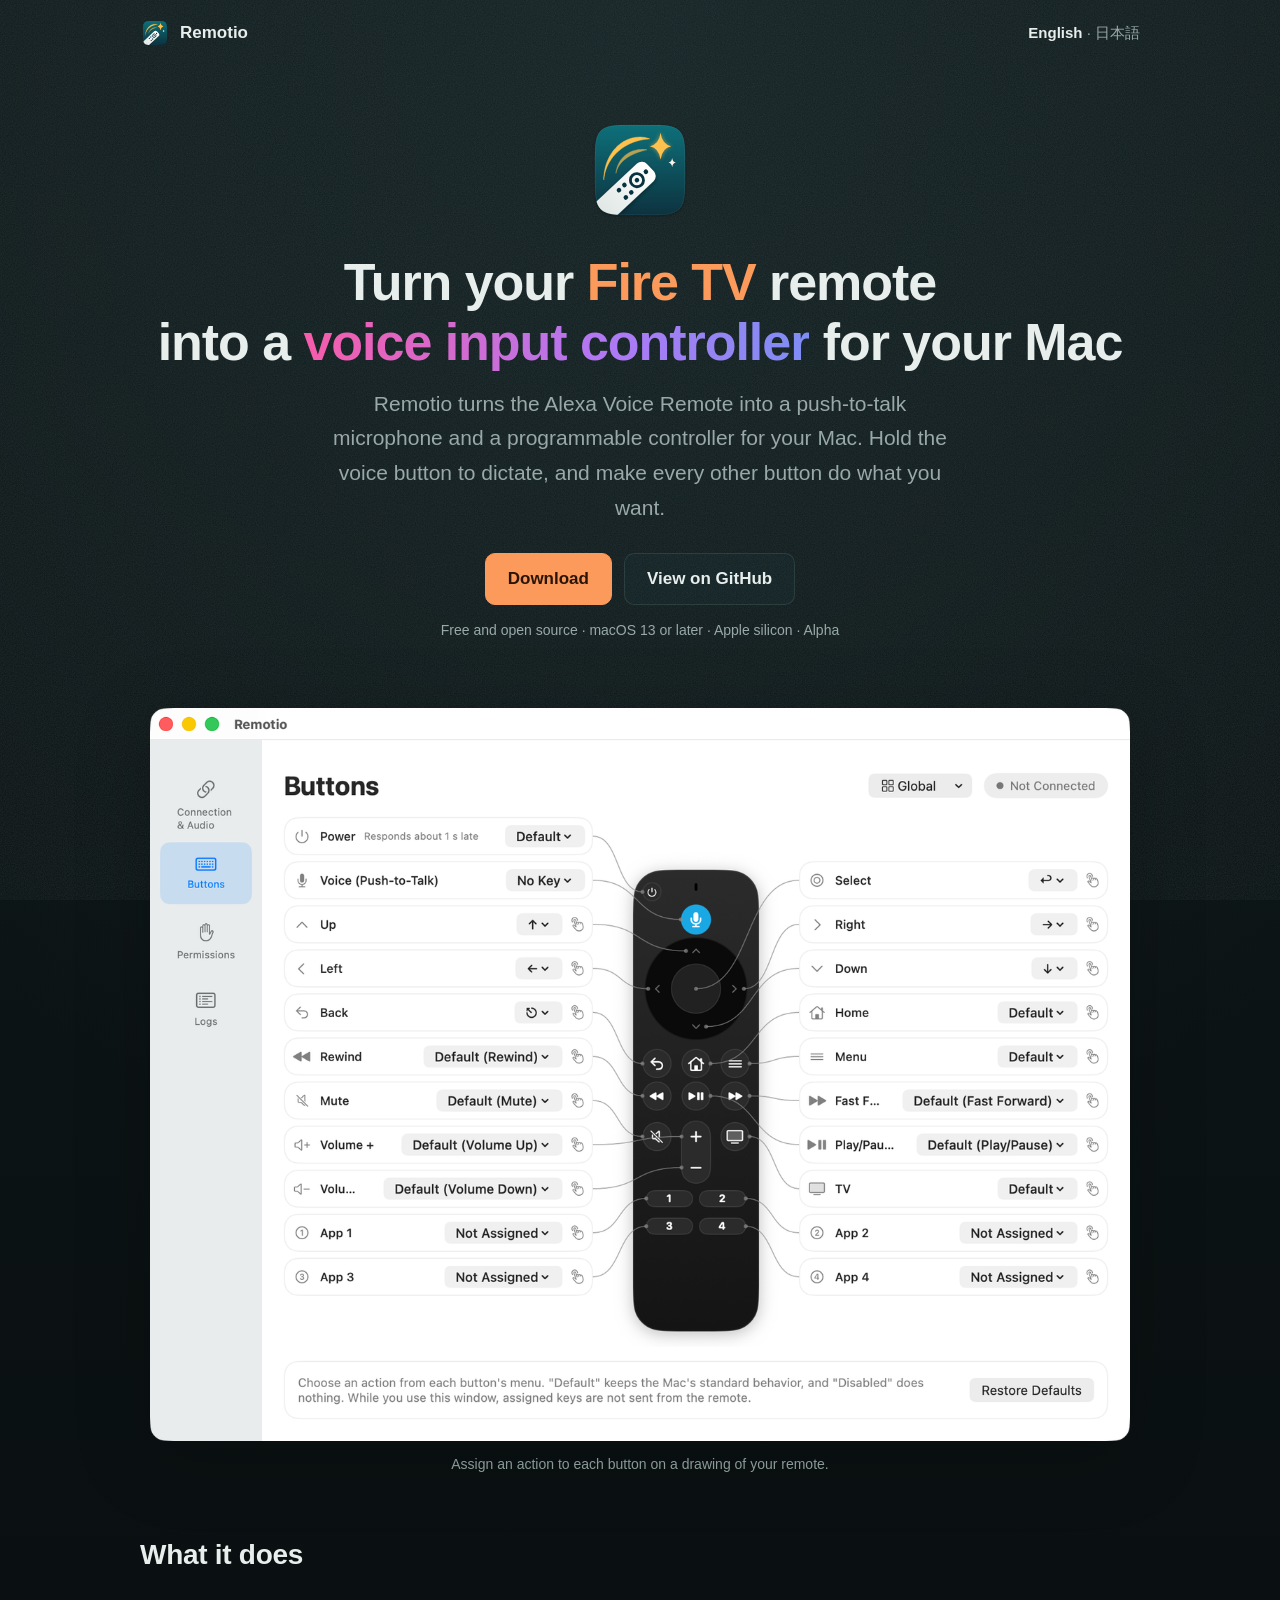
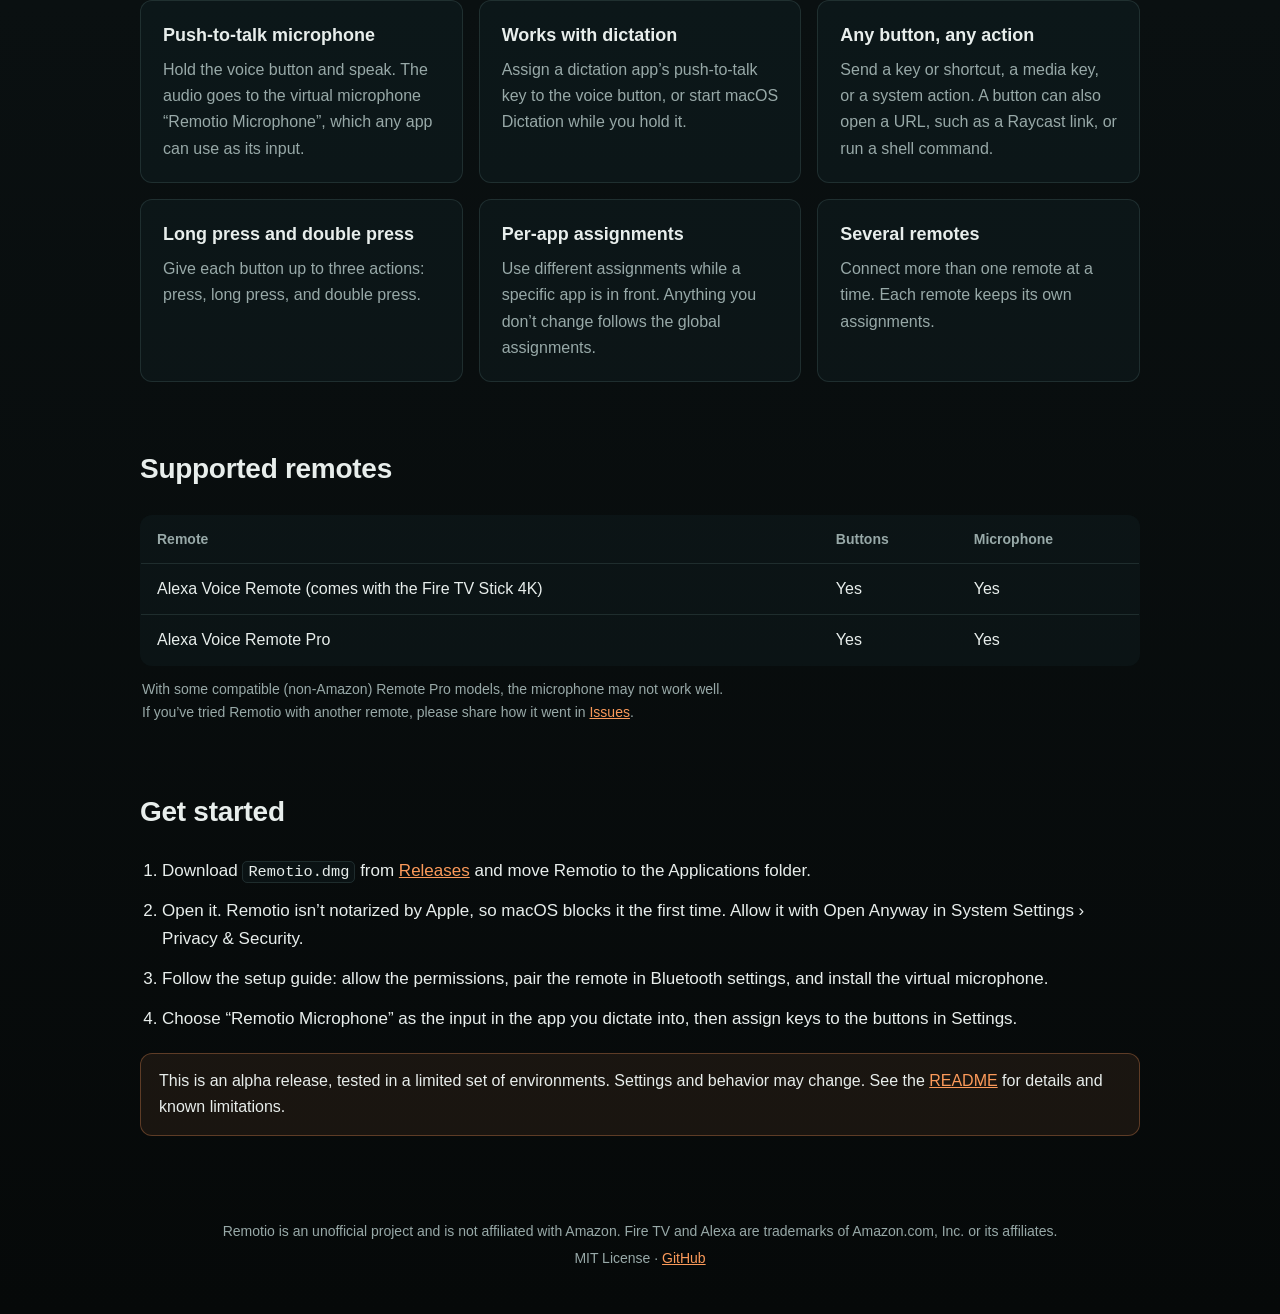
==== docs/index.html @ dff8e704 "Serve the website from docs/ on main instead of a workflow Co-Authored-By: Claude Opus 5.5 <noreply@" ====
<!doctype html>
<html lang="en">
<head>
<meta charset="utf-8">
<meta name="viewport" content="width=device-width, initial-scale=1">
<meta name="color-scheme" content="dark">
<meta name="theme-color" content="#162527">
<title>Remotio — Turn your Fire TV remote into a voice input controller for your Mac</title>
<meta name="description" content="Remotio is a free, open-source macOS menu bar app that turns the Fire TV Alexa Voice Remote into a push-to-talk microphone and a programmable controller for your Mac.">
<link rel="icon" href="assets/icon.svg" type="image/svg+xml">
<link rel="alternate" hreflang="en" href="https://todayporton.github.io/remotio/">
<link rel="alternate" hreflang="ja" href="https://todayporton.github.io/remotio/ja/">
<link rel="stylesheet" href="assets/style.css">
</head>
<body>
<div class="wrap">
  <header class="top">
    <a class="brand" href="./"><img src="assets/icon.svg" alt="">Remotio</a>
    <nav class="lang"><strong>English</strong> · <a href="ja/" hreflang="ja" lang="ja">日本語</a></nav>
  </header>

  <div class="hero">
    <img class="icon" src="assets/icon.svg" alt="Remotio icon">
    <h1>Turn your <span class="fire">Fire TV</span> remote <br>into a <span class="voice">voice input controller</span> for your Mac</h1>
    <p class="lead">Remotio turns the Alexa Voice Remote into a push-to-talk microphone and a programmable controller for your Mac. Hold the voice button to dictate, and make every other button do what you want.</p>
    <div class="actions">
      <a class="button primary" href="https://github.com/todayporton/remotio/releases">Download</a>
      <a class="button" href="https://github.com/todayporton/remotio">View on GitHub</a>
    </div>
    <p class="meta">Free and open source · macOS 13 or later · Apple silicon · Alpha</p>
  </div>

  <figure class="shot">
    <img src="assets/buttons-en.png" width="1400" height="1046" alt="Remotio's Buttons settings, with a drawing of the remote and an action menu for each button">
    <figcaption>Assign an action to each button on a drawing of your remote.</figcaption>
  </figure>

  <section>
    <h2>What it does</h2>
    <div class="features">
      <div class="card">
        <h3>Push-to-talk microphone</h3>
        <p>Hold the voice button and speak. The audio goes to the virtual microphone “Remotio Microphone”, which any app can use as its input.</p>
      </div>
      <div class="card">
        <h3>Works with dictation</h3>
        <p>Assign a dictation app’s push-to-talk key to the voice button, or start macOS Dictation while you hold it.</p>
      </div>
      <div class="card">
        <h3>Any button, any action</h3>
        <p>Send a key or shortcut, a media key, or a system action. A button can also open a URL, such as a Raycast link, or run a shell command.</p>
      </div>
      <div class="card">
        <h3>Long press and double press</h3>
        <p>Give each button up to three actions: press, long press, and double press.</p>
      </div>
      <div class="card">
        <h3>Per-app assignments</h3>
        <p>Use different assignments while a specific app is in front. Anything you don’t change follows the global assignments.</p>
      </div>
      <div class="card">
        <h3>Several remotes</h3>
        <p>Connect more than one remote at a time. Each remote keeps its own assignments.</p>
      </div>
    </div>
  </section>

  <section>
    <h2>Supported remotes</h2>
    <div class="table-scroll">
      <table>
        <thead><tr><th>Remote</th><th>Buttons</th><th>Microphone</th></tr></thead>
        <tbody>
          <tr><td>Alexa Voice Remote (comes with the Fire TV Stick 4K)</td><td>Yes</td><td>Yes</td></tr>
          <tr><td>Alexa Voice Remote Pro</td><td>Yes</td><td>Yes</td></tr>
        </tbody>
      </table>
    </div>
    <p class="small">With some compatible (non-Amazon) Remote Pro models, the microphone may not work well.<br>If you’ve tried Remotio with another remote, please share how it went in <a href="https://github.com/todayporton/remotio/issues/new?template=remote-report.yml">Issues</a>.</p>
  </section>

  <section>
    <h2>Get started</h2>
    <ol class="steps">
      <li>Download <code>Remotio.dmg</code> from <a href="https://github.com/todayporton/remotio/releases">Releases</a> and move Remotio to the Applications folder.</li>
      <li>Open it. Remotio isn’t notarized by Apple, so macOS blocks it the first time. Allow it with Open Anyway in System Settings › Privacy &amp; Security.</li>
      <li>Follow the setup guide: allow the permissions, pair the remote in Bluetooth settings, and install the virtual microphone.</li>
      <li>Choose “Remotio Microphone” as the input in the app you dictate into, then assign keys to the buttons in Settings.</li>
    </ol>
    <p class="note">This is an alpha release, tested in a limited set of environments. Settings and behavior may change. See the <a href="https://github.com/todayporton/remotio#readme">README</a> for details and known limitations.</p>
  </section>

  <footer>
    <p>Remotio is an unofficial project and is not affiliated with Amazon. Fire TV and Alexa are trademarks of Amazon.com, Inc. or its affiliates.</p>
    <p>MIT License · <a href="https://github.com/todayporton/remotio">GitHub</a></p>
  </footer>
</div>
</body>
</html>
---- docs/assets/style.css ----
/* OS の設定にかかわらず、常にダークの配色で表示する */
:root {
  /* 背景はアイコンの緑(#11707A → #07323F)をごく暗くしたもの */
  --bg: #0a1011;
  --bg-top: #162527;
  --surface: rgba(43, 91, 96, 0.10);
  --text: #e8eeec;
  --muted: #98a9a8;
  --line: rgba(139, 174, 176, 0.16);
  /* アクセントはタイトルの Fire TV と同じオレンジ */
  --accent: #fb9a5a;
  --accent-text: #2a1406;
  --note-bg: rgba(251, 154, 90, 0.08);
  --note-line: rgba(251, 154, 90, 0.30);
  color-scheme: dark;
}

* { box-sizing: border-box; }

body {
  margin: 0;
  /* 上が明るく、下へ行くほど暗くなる */
  background:
    radial-gradient(ellipse 120% 60% at 50% 0%, var(--bg-top) 0%, transparent 70%),
    linear-gradient(180deg, #10191a 0%, var(--bg) 55%, #060909 100%);
  background-color: var(--bg);
  min-height: 100vh;
  color: var(--text);
  font: 17px/1.65 -apple-system, BlinkMacSystemFont, "Helvetica Neue", "Hiragino Sans", "Hiragino Kaku Gothic ProN", sans-serif;
  -webkit-font-smoothing: antialiased;
}

a { color: var(--accent); }

/* 背景にごく薄いざらつき(SVG のノイズ)を重ねる */
body::before {
  content: "";
  position: fixed;
  inset: 0;
  pointer-events: none;
  z-index: 0;
  opacity: 0.06;
  background-image: url("data:image/svg+xml,%3Csvg xmlns='http://www.w3.org/2000/svg' width='160' height='160'%3E%3Cfilter id='n'%3E%3CfeTurbulence type='fractalNoise' baseFrequency='0.9' numOctaves='3' stitchTiles='stitch'/%3E%3CfeColorMatrix values='0 0 0 0 1  0 0 0 0 1  0 0 0 0 1  0 0 0 1.4 -0.2'/%3E%3C/filter%3E%3Crect width='100%25' height='100%25' filter='url(%23n)'/%3E%3C/svg%3E");
  background-size: 160px 160px;
}
.wrap { position: relative; z-index: 1; }

.wrap { max-width: 1040px; margin: 0 auto; padding: 0 20px; }

header.top {
  display: flex;
  justify-content: space-between;
  align-items: center;
  padding: 18px 0;
}
.brand { display: flex; align-items: center; gap: 10px; font-weight: 700; color: var(--text); text-decoration: none; }
.brand img { width: 30px; height: 30px; }
.lang { font-size: 15px; color: var(--muted); }
.lang a { color: var(--muted); text-decoration: none; }
.lang a:hover { color: var(--text); }
.lang strong { color: var(--text); font-weight: 600; }

.hero { text-align: center; padding: 48px 0 28px; }
.hero img.icon { width: 112px; height: 112px; }
.hero h1 { font-size: clamp(34px, 6vw, 52px); line-height: 1.15; margin: 18px 0 14px; letter-spacing: -0.02em; }
.hero h1 .fire { color: #fb9a5a; }
.hero h1 .voice {
  background: linear-gradient(90deg, #f75caa, #b078f4, #6599f4, #4fcee5, #b078f4, #f75caa);
  background-size: 300% 100%;
  -webkit-background-clip: text;
  background-clip: text;
  color: transparent;
  animation: voice-flow 5s ease-in-out infinite alternate;
}
@keyframes voice-flow {
  from { background-position: 0% 50%; }
  to { background-position: 100% 50%; }
}
@media (prefers-reduced-motion: reduce) {
  .hero h1 .voice { animation: none; }
}
.hero p.lead { font-size: clamp(18px, 2.4vw, 21px); color: var(--muted); max-width: 640px; margin: 0 auto; }
.actions { display: flex; gap: 12px; justify-content: center; flex-wrap: wrap; margin: 28px 0 14px; }
.button {
  display: inline-block;
  padding: 11px 22px;
  border-radius: 10px;
  font-weight: 600;
  text-decoration: none;
  border: 1px solid var(--line);
  color: var(--text);
  background: var(--surface);
}
.button.primary { background: var(--accent); border-color: var(--accent); color: var(--accent-text); }
.meta { font-size: 14px; color: var(--muted); }

.shot { margin: 24px auto 0; max-width: 980px; }
.shot img {
  width: 100%;
  height: auto;
  display: block;
  /* ウィンドウの角の外側は透過しているので、形に沿った影を付ける */
  filter: drop-shadow(0 0 0.5px rgba(0, 0, 0, 0.35)) drop-shadow(0 16px 36px rgba(0, 0, 0, 0.22));
}
.shot figcaption { text-align: center; font-size: 14px; color: var(--muted); margin-top: 12px; }

section { padding: 56px 0 8px; }
section h2 { font-size: 28px; margin: 0 0 22px; letter-spacing: -0.01em; }

.features { display: grid; grid-template-columns: repeat(auto-fit, minmax(280px, 1fr)); gap: 16px; }
.card { background: var(--surface); border: 1px solid var(--line); border-radius: 12px; padding: 20px 22px; }
.card h3 { font-size: 18px; margin: 0 0 6px; }
.card p { margin: 0; color: var(--muted); font-size: 16px; }

table { width: 100%; border-collapse: collapse; background: var(--surface); border: 1px solid var(--line); border-radius: 12px; overflow: hidden; font-size: 16px; }
th, td { text-align: left; padding: 12px 16px; border-bottom: 1px solid var(--line); vertical-align: top; }
tr:last-child td { border-bottom: none; }
th { font-size: 14px; color: var(--muted); font-weight: 600; }
.table-scroll { overflow-x: auto; }
.small { font-size: 14px; color: var(--muted); margin: 12px 2px 0; }

ol.steps { padding-left: 1.3em; margin: 0; }
ol.steps li { margin-bottom: 12px; }

.note { background: var(--note-bg); border: 1px solid var(--note-line); border-radius: 12px; padding: 14px 18px; font-size: 16px; margin-top: 20px; }

code { font: 0.9em ui-monospace, SFMono-Regular, Menlo, monospace; background: var(--surface); border: 1px solid var(--line); border-radius: 5px; padding: 1px 5px; }

footer { padding: 56px 0 40px; color: var(--muted); font-size: 14px; text-align: center; }
footer p { margin: 4px 0; }

@media (max-width: 600px) {
  body { font-size: 16px; }
  .wrap { padding: 0 16px; }
  .hero { padding-top: 28px; }
  .hero h1, .hero p.lead { text-align: left; }
  .hero h1 br { display: none; }
  th, td { padding: 10px 12px; }
}
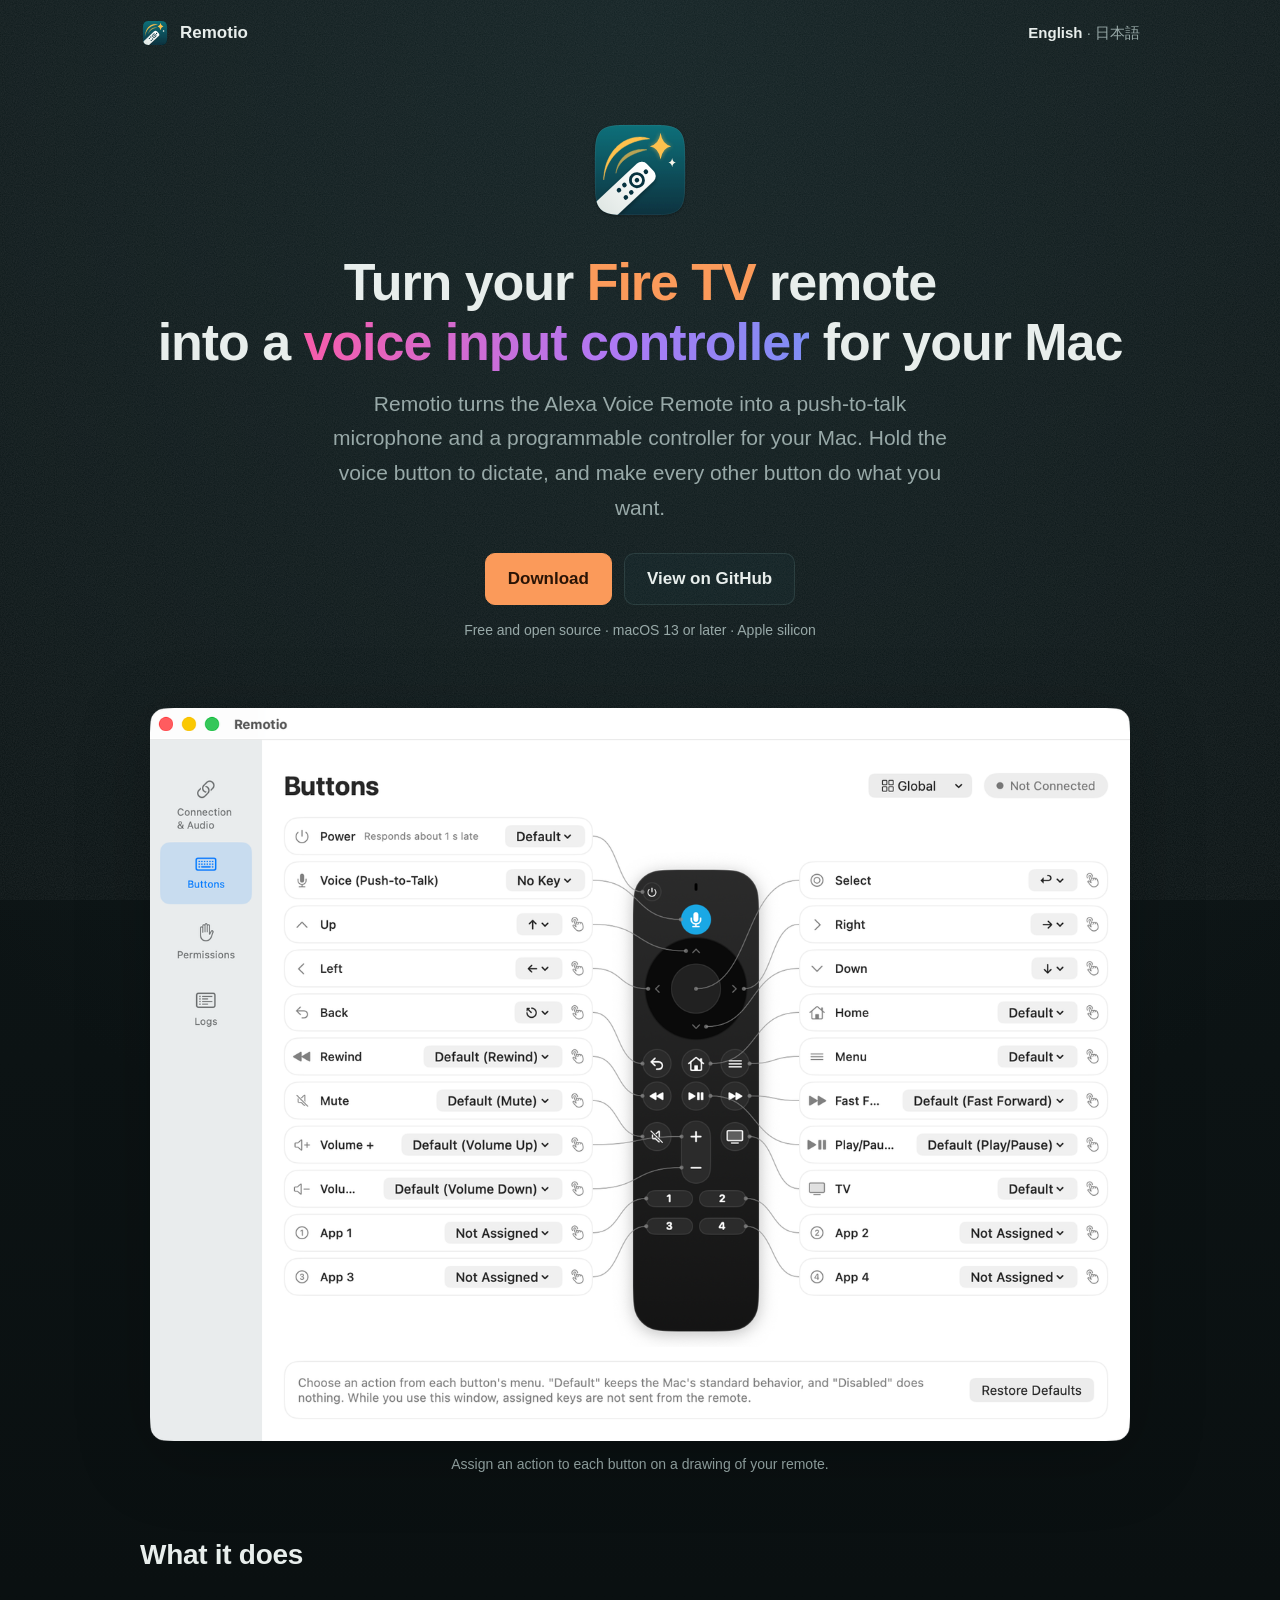
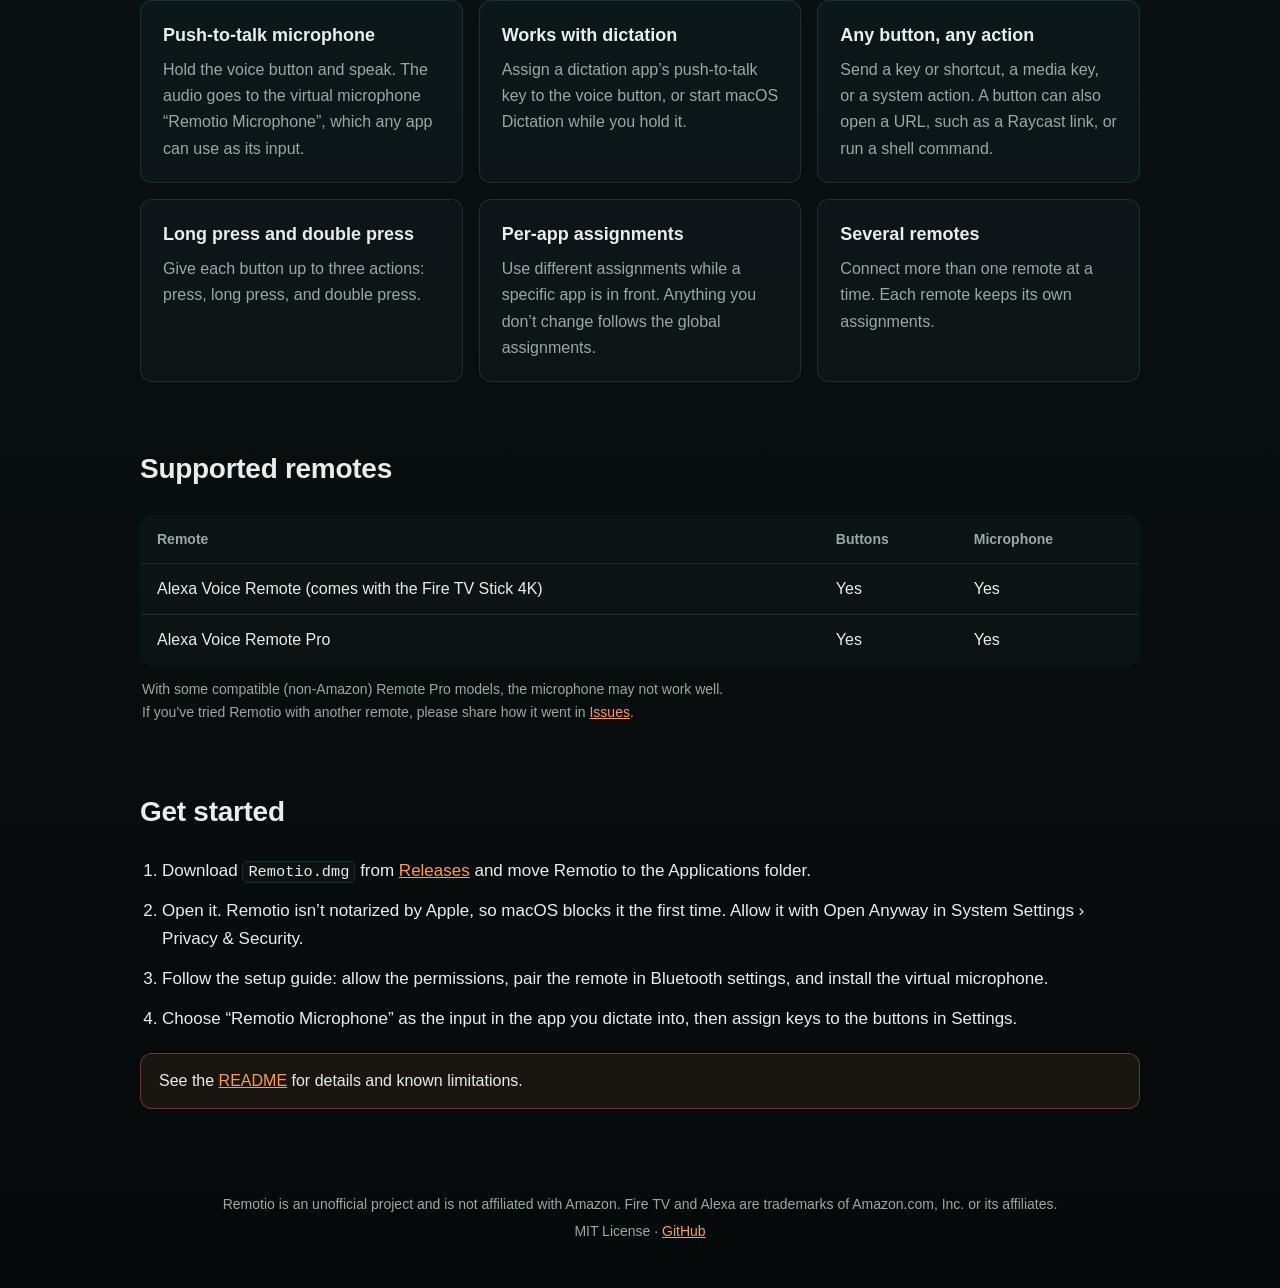
==== commit 233e8aea: "Prepare 0.1.0: drop the alpha wording and bump the build number Co-Authored-By: Claude Opus 5.5 <nor" ====
--- a/docs/index.html
+++ b/docs/index.html
@@ -27,7 +27,7 @@
       <a class="button primary" href="https://github.com/todayporton/remotio/releases">Download</a>
       <a class="button" href="https://github.com/todayporton/remotio">View on GitHub</a>
     </div>
-    <p class="meta">Free and open source · macOS 13 or later · Apple silicon · Alpha</p>
+    <p class="meta">Free and open source · macOS 13 or later · Apple silicon</p>
   </div>
 
   <figure class="shot">
@@ -87,7 +87,7 @@
       <li>Follow the setup guide: allow the permissions, pair the remote in Bluetooth settings, and install the virtual microphone.</li>
       <li>Choose “Remotio Microphone” as the input in the app you dictate into, then assign keys to the buttons in Settings.</li>
     </ol>
-    <p class="note">This is an alpha release, tested in a limited set of environments. Settings and behavior may change. See the <a href="https://github.com/todayporton/remotio#readme">README</a> for details and known limitations.</p>
+    <p class="note">See the <a href="https://github.com/todayporton/remotio#readme">README</a> for details and known limitations.</p>
   </section>
 
   <footer>
